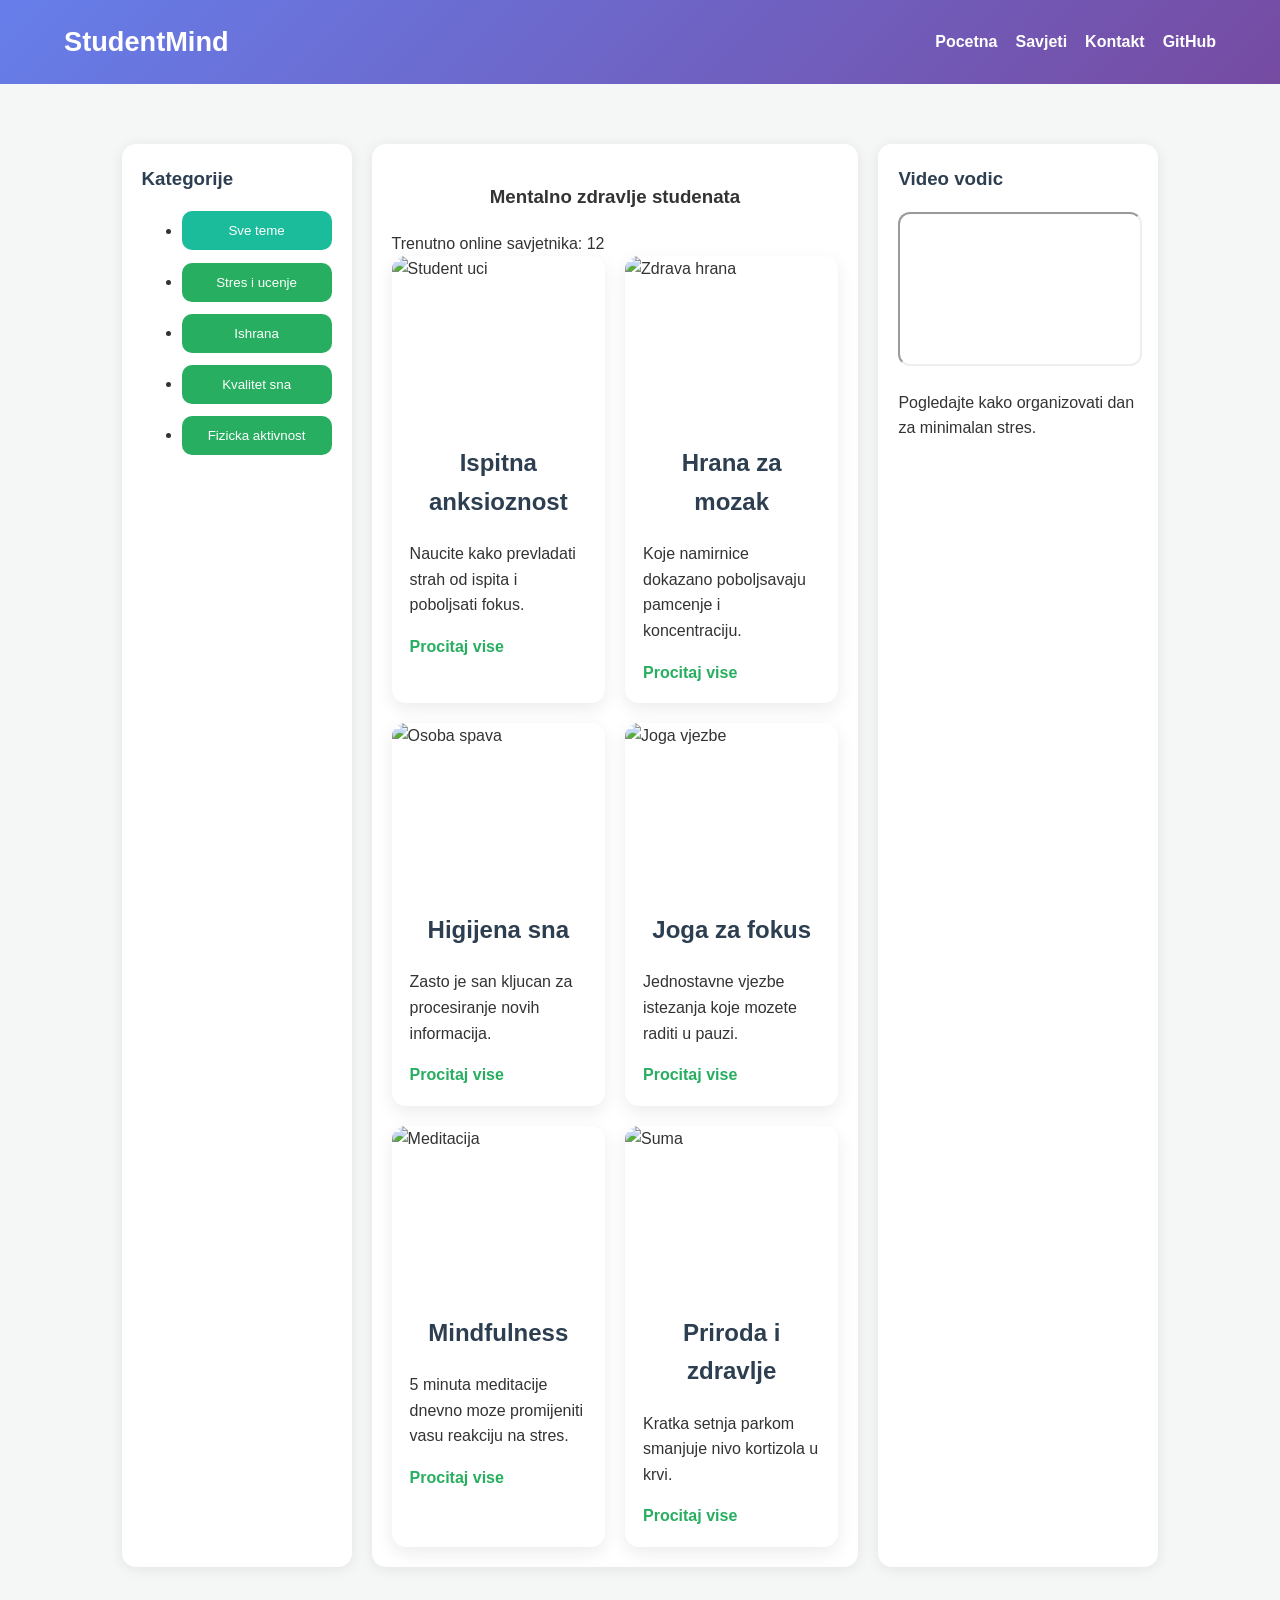
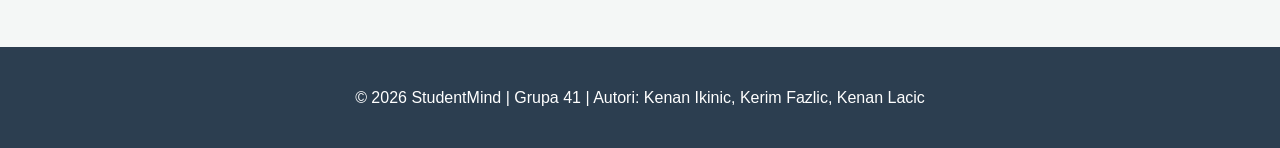
==== index.html @ 2db9aa54 "Dodan poziv funkcije za filtriranje u index.html" ====
﻿<!DOCTYPE html>
<html lang="bs">
<head>
    <meta charset="UTF-8">
    <meta name="viewport" content="width=device-width, initial-scale=1.0">
    <meta name="theme-color" content="#2c3e50">
    <title>StudentMind - Zdravlje i Wellbeing</title>

    <style>
        /* Promjenljive boje i teme; automatski tamni mod preko preferencija preglednika */
        :root {
            --primarna: #2c3e50;
            --akcentna: #27ae60;
            --pozadina: #f4f7f6;
            --tekst: #333;
            --kartica: #fff;
            --gradijent: linear-gradient(135deg, #667eea 0%, #764ba2 100%);
        }

        @media (prefers-color-scheme: dark) {
            :root {
                --pozadina: #121212;
                --tekst: #e0e0e0;
                --kartica: #1e1e1e;
                --primarna: #81c784;
                --akcentna: #67d9a1;
                --gradijent: linear-gradient(135deg, #2c3e50 0%, #3498db 100%);
            }
        }

        body {
            font-family: 'Segoe UI', Tahoma, Geneva, Verdana, sans-serif;
            background: var(--pozadina);
            color: var(--tekst);
            margin: 0;
            transition: background 0.3s ease, color 0.3s ease;
            line-height: 1.6;
        }

        header {
            display: flex;
            justify-content: space-between;
            align-items: center;
            padding: 20px 5%;
            background: var(--gradijent);
            color: white;
            box-shadow: 0 2px 10px rgba(0,0,0,0.15);
            flex-wrap: wrap;
            gap: 15px;
        }

        .logo {
            font-size: 1.7em;
            font-weight: bold;
        }

        .main-nav ul {
            display: flex;
            flex-wrap: wrap;
            gap: 18px;
            list-style: none;
            padding: 0;
            margin: 0;
        }

        .main-nav a {
            color: white;
            text-decoration: none;
            font-weight: bold;
            transition: color 0.2s ease;
        }

        .main-nav a:hover {
            color: #ffd700;
        }

        .page-grid {
            display: grid;
            grid-template-columns: 230px 1fr 280px;
            gap: 20px;
            padding: 20px 5%;
            min-height: calc(100vh - 140px);
        }

        .side-nav,
        .content-area,
        aside {
            background: var(--kartica);
            border-radius: 14px;
            box-shadow: 0 2px 14px rgba(0,0,0,0.08);
            padding: 20px;
        }

        .side-nav h3,
        aside h3,
        .section-block h2 {
            color: var(--primarna);
            margin-top: 0;
        }

        .side-nav button {
            width: 100%;
            padding: 12px;
            margin-bottom: 12px;
            background: var(--akcentna);
            color: white;
            border: none;
            border-radius: 10px;
            cursor: pointer;
            transition: transform 0.2s ease, background 0.2s ease;
        }

        .side-nav button:hover,
        .side-nav button.active {
            background: #1abc9c;
            transform: translateY(-1px);
        }

        .content-area h1,
        .section-block h2 {
            text-align: center;
        }

        .card-grid {
            display: grid;
            grid-template-columns: repeat(2, 1fr);
            gap: 20px;
        }

        .card {
            border-radius: 14px;
            overflow: hidden;
            box-shadow: 0 6px 18px rgba(0,0,0,0.08);
            transition: transform 0.25s ease, box-shadow 0.25s ease;
            cursor: pointer;
            background: var(--kartica);
        }

        .card:hover {
            transform: translateY(-5px);
            box-shadow: 0 10px 26px rgba(0,0,0,0.15);
        }

        .card img,
        .card picture img {
            width: 100%;
            height: 170px;
            object-fit: cover;
            display: block;
        }

        .card-content {
            padding: 18px;
        }

        .card-content h2 {
            margin-top: 0;
            color: var(--primarna);
        }

        .card-content a {
            color: var(--akcentna);
            text-decoration: none;
            font-weight: bold;
        }

        .card-content a:hover {
            text-decoration: underline;
        }

        aside iframe {
            border-radius: 12px;
        }

        .section-block {
            padding: 40px 5%;
            background: var(--pozadina);
        }

        footer {
            text-align: center;
            padding: 22px 5%;
            background: var(--primarna);
            color: white;
            margin-top: 20px;
        }

        @media (max-width: 1100px) {
            .page-grid { grid-template-columns: 1fr; }
            .card-grid { grid-template-columns: 1fr 1fr; }
        }

        @media (max-width: 760px) {
            header { flex-direction: column; align-items: flex-start; }
            .main-nav ul { justify-content: flex-start; }
            .card-grid { grid-template-columns: 1fr; }
            .page-grid { min-height: auto; }
        }
    </style>
</head>
<body>
    <header>
        <div class="logo">StudentMind</div>
        <nav class="main-nav">
            <ul>
                <li><a href="index.html">Pocetna</a></li>
                <li><a href="sadrzaj.html">Savjeti</a></li>
                <li><a href="kontakt.html">Kontakt</a></li>
                <li><a href="https://github.com/kenanikinic-a11y/Grupa41-TPTP-2026" target="_blank">GitHub</a></li>
            </ul>
        </nav>
    </header>

    <!-- GLAVNI SADRZAJ: pocetna sekcija s karticama i filtriranjem -->
    <section id="home" class="section-block">
        <div class="page-grid">
            <nav class="side-nav">
                <h3>Kategorije</h3>
                <ul>
                    <li><button data-category="sve" onclick="filtriraj('sve')">Sve teme</button></li>
                    <li><button data-category="stres" onclick="filtriraj('stres')">Stres i ucenje</button></li>
                    <li><button data-category="ishrana" onclick="filtriraj('ishrana')">Ishrana</button></li>
                    <li><button data-category="san" onclick="filtriraj('san')">Kvalitet sna</button></li>
                    <li><button data-category="vjezbe" onclick="filtriraj('vjezbe')">Fizicka aktivnost</button></li>
                </ul>
            </nav>

            <article class="content-area">
                <h1>Mentalno zdravlje studenata</h1>
                <div id="interaktivna-statistika">
                    Trenutno online savjetnika: <span id="brojac">12</span>
                </div>
                <div class="card-grid" id="kartice-kontejner">
                    <article class="card" data-category="stres">
                        <picture>
                            <source srcset="https://images.unsplash.com/photo-1434030216411-0b793f4b4173?auto=format&fit=crop&w=400" type="image/webp">
                            <img src="https://images.unsplash.com/photo-1434030216411-0b793f4b4173?auto=format&fit=crop&w=400" alt="Student uci">
                        </picture>
                        <div class="card-content">
                            <h2>Ispitna anksioznost</h2>
                            <p>Naucite kako prevladati strah od ispita i poboljsati fokus.</p>
                            <a href="sadrzaj.html">Procitaj vise</a>
                        </div>
                    </article>
                    <article class="card" data-category="ishrana">
                        <img src="https://images.unsplash.com/photo-1490645935967-10de6ba17061?auto=format&fit=crop&w=400" alt="Zdrava hrana">
                        <div class="card-content">
                            <h2>Hrana za mozak</h2>
                            <p>Koje namirnice dokazano poboljsavaju pamcenje i koncentraciju.</p>
                            <a href="sadrzaj.html">Procitaj vise</a>
                        </div>
                    </article>
                    <article class="card" data-category="san">
                        <img src="https://images.unsplash.com/photo-1541781774459-bb2af2f05b55?auto=format&fit=crop&w=400" alt="Osoba spava">
                        <div class="card-content">
                            <h2>Higijena sna</h2>
                            <p>Zasto je san kljucan za procesiranje novih informacija.</p>
                            <a href="sadrzaj.html">Procitaj vise</a>
                        </div>
                    </article>
                    <article class="card" data-category="vjezbe">
                        <img src="https://images.unsplash.com/photo-1544367567-0f2fcb009e0b?auto=format&fit=crop&w=400" alt="Joga vjezbe">
                        <div class="card-content">
                            <h2>Joga za fokus</h2>
                            <p>Jednostavne vjezbe istezanja koje mozete raditi u pauzi.</p>
                            <a href="sadrzaj.html">Procitaj vise</a>
                        </div>
                    </article>
                    <article class="card" data-category="stres">
                        <img src="https://images.unsplash.com/photo-1506126613408-eca07ce68773?auto=format&fit=crop&w=400" alt="Meditacija">
                        <div class="card-content">
                            <h2>Mindfulness</h2>
                            <p>5 minuta meditacije dnevno moze promijeniti vasu reakciju na stres.</p>
                            <a href="sadrzaj.html">Procitaj vise</a>
                        </div>
                    </article>
                    <article class="card" data-category="vjezbe">
                        <img src="https://images.unsplash.com/photo-1441974231531-c6227db76b6e?auto=format&fit=crop&w=400" alt="Suma">
                        <div class="card-content">
                            <h2>Priroda i zdravlje</h2>
                            <p>Kratka setnja parkom smanjuje nivo kortizola u krvi.</p>
                            <a href="sadrzaj.html">Procitaj vise</a>
                        </div>
                    </article>
                </div>
            </article>
            <aside>
                <h3>Video vodic</h3>
                <iframe width="100%" src="https://www.youtube.com/embed/dQw4w9WgXcQ" title="Wellbeing video"></iframe>
                <p>Pogledajte kako organizovati dan za minimalan stres.</p>
            </aside>
        </div>
    </section>

    <footer>
        <p>&copy; 2026 StudentMind | Grupa 41 | Autori: Kenan Ikinic, Kerim Fazlic, Kenan Lacic</p>
    </footer>

    <script src="js/tptpskripte.js"></script>
</body>
</html>
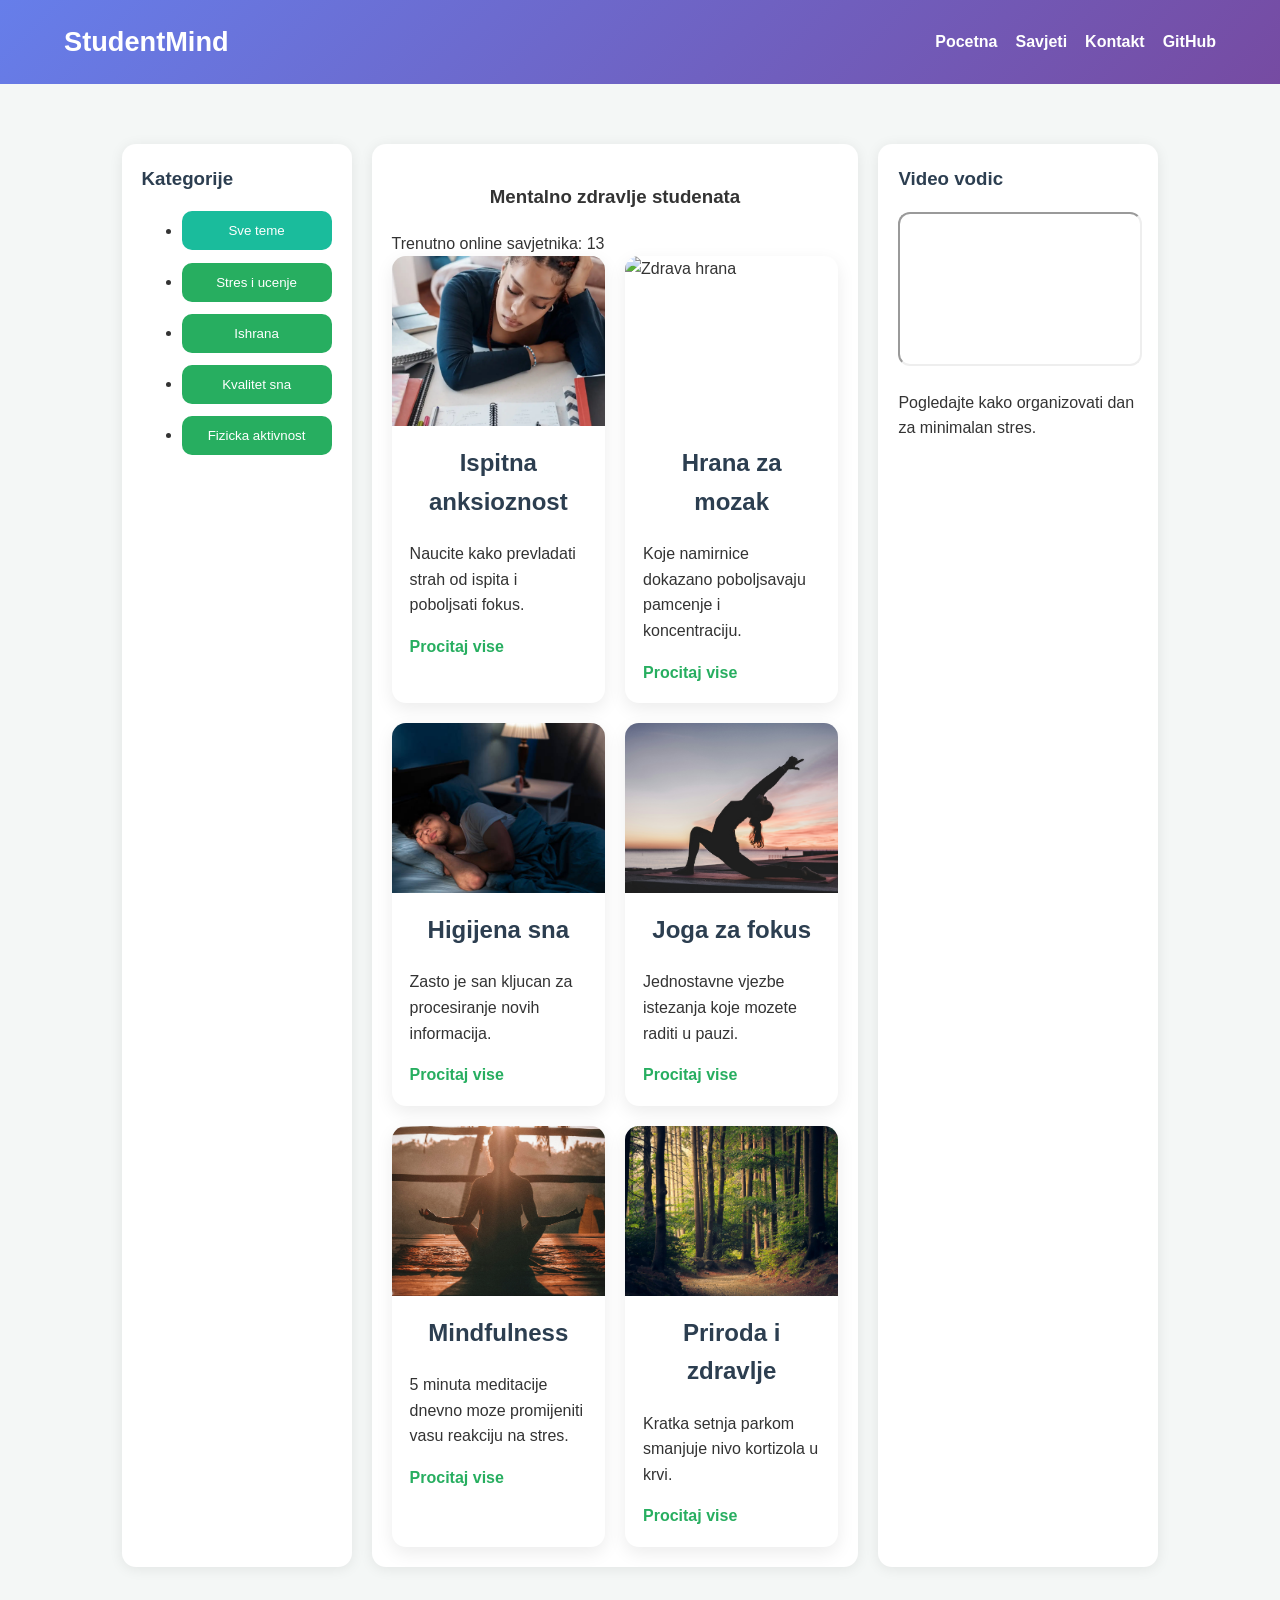
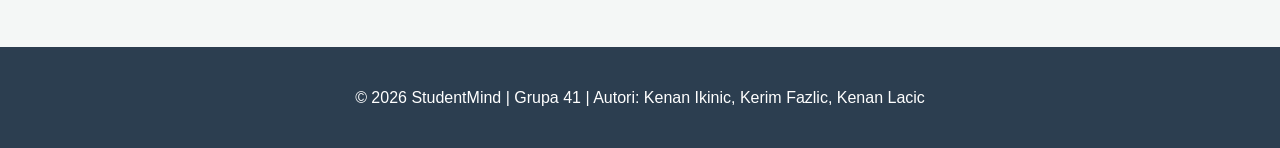
==== commit 2b12df60: "Dodane slike na stranicu update" ====
--- a/index.html
+++ b/index.html
@@ -5,198 +5,7 @@
     <meta name="viewport" content="width=device-width, initial-scale=1.0">
     <meta name="theme-color" content="#2c3e50">
     <title>StudentMind - Zdravlje i Wellbeing</title>
-
-    <style>
-        /* Promjenljive boje i teme; automatski tamni mod preko preferencija preglednika */
-        :root {
-            --primarna: #2c3e50;
-            --akcentna: #27ae60;
-            --pozadina: #f4f7f6;
-            --tekst: #333;
-            --kartica: #fff;
-            --gradijent: linear-gradient(135deg, #667eea 0%, #764ba2 100%);
-        }
-
-        @media (prefers-color-scheme: dark) {
-            :root {
-                --pozadina: #121212;
-                --tekst: #e0e0e0;
-                --kartica: #1e1e1e;
-                --primarna: #81c784;
-                --akcentna: #67d9a1;
-                --gradijent: linear-gradient(135deg, #2c3e50 0%, #3498db 100%);
-            }
-        }
-
-        body {
-            font-family: 'Segoe UI', Tahoma, Geneva, Verdana, sans-serif;
-            background: var(--pozadina);
-            color: var(--tekst);
-            margin: 0;
-            transition: background 0.3s ease, color 0.3s ease;
-            line-height: 1.6;
-        }
-
-        header {
-            display: flex;
-            justify-content: space-between;
-            align-items: center;
-            padding: 20px 5%;
-            background: var(--gradijent);
-            color: white;
-            box-shadow: 0 2px 10px rgba(0,0,0,0.15);
-            flex-wrap: wrap;
-            gap: 15px;
-        }
-
-        .logo {
-            font-size: 1.7em;
-            font-weight: bold;
-        }
-
-        .main-nav ul {
-            display: flex;
-            flex-wrap: wrap;
-            gap: 18px;
-            list-style: none;
-            padding: 0;
-            margin: 0;
-        }
-
-        .main-nav a {
-            color: white;
-            text-decoration: none;
-            font-weight: bold;
-            transition: color 0.2s ease;
-        }
-
-        .main-nav a:hover {
-            color: #ffd700;
-        }
-
-        .page-grid {
-            display: grid;
-            grid-template-columns: 230px 1fr 280px;
-            gap: 20px;
-            padding: 20px 5%;
-            min-height: calc(100vh - 140px);
-        }
-
-        .side-nav,
-        .content-area,
-        aside {
-            background: var(--kartica);
-            border-radius: 14px;
-            box-shadow: 0 2px 14px rgba(0,0,0,0.08);
-            padding: 20px;
-        }
-
-        .side-nav h3,
-        aside h3,
-        .section-block h2 {
-            color: var(--primarna);
-            margin-top: 0;
-        }
-
-        .side-nav button {
-            width: 100%;
-            padding: 12px;
-            margin-bottom: 12px;
-            background: var(--akcentna);
-            color: white;
-            border: none;
-            border-radius: 10px;
-            cursor: pointer;
-            transition: transform 0.2s ease, background 0.2s ease;
-        }
-
-        .side-nav button:hover,
-        .side-nav button.active {
-            background: #1abc9c;
-            transform: translateY(-1px);
-        }
-
-        .content-area h1,
-        .section-block h2 {
-            text-align: center;
-        }
-
-        .card-grid {
-            display: grid;
-            grid-template-columns: repeat(2, 1fr);
-            gap: 20px;
-        }
-
-        .card {
-            border-radius: 14px;
-            overflow: hidden;
-            box-shadow: 0 6px 18px rgba(0,0,0,0.08);
-            transition: transform 0.25s ease, box-shadow 0.25s ease;
-            cursor: pointer;
-            background: var(--kartica);
-        }
-
-        .card:hover {
-            transform: translateY(-5px);
-            box-shadow: 0 10px 26px rgba(0,0,0,0.15);
-        }
-
-        .card img,
-        .card picture img {
-            width: 100%;
-            height: 170px;
-            object-fit: cover;
-            display: block;
-        }
-
-        .card-content {
-            padding: 18px;
-        }
-
-        .card-content h2 {
-            margin-top: 0;
-            color: var(--primarna);
-        }
-
-        .card-content a {
-            color: var(--akcentna);
-            text-decoration: none;
-            font-weight: bold;
-        }
-
-        .card-content a:hover {
-            text-decoration: underline;
-        }
-
-        aside iframe {
-            border-radius: 12px;
-        }
-
-        .section-block {
-            padding: 40px 5%;
-            background: var(--pozadina);
-        }
-
-        footer {
-            text-align: center;
-            padding: 22px 5%;
-            background: var(--primarna);
-            color: white;
-            margin-top: 20px;
-        }
-
-        @media (max-width: 1100px) {
-            .page-grid { grid-template-columns: 1fr; }
-            .card-grid { grid-template-columns: 1fr 1fr; }
-        }
-
-        @media (max-width: 760px) {
-            header { flex-direction: column; align-items: flex-start; }
-            .main-nav ul { justify-content: flex-start; }
-            .card-grid { grid-template-columns: 1fr; }
-            .page-grid { min-height: auto; }
-        }
-    </style>
+    <link rel="stylesheet" href="css/tptpstil.css">
 </head>
 <body>
     <header>
@@ -233,8 +42,8 @@
                 <div class="card-grid" id="kartice-kontejner">
                     <article class="card" data-category="stres">
                         <picture>
-                            <source srcset="https://images.unsplash.com/photo-1434030216411-0b793f4b4173?auto=format&fit=crop&w=400" type="image/webp">
-                            <img src="https://images.unsplash.com/photo-1434030216411-0b793f4b4173?auto=format&fit=crop&w=400" alt="Student uci">
+                            <source srcset="images/ucenje.webp" type="image/webp">
+                            <img src="images/ucenje.jpeg" alt="Student uci">
                         </picture>
                         <div class="card-content">
                             <h2>Ispitna anksioznost</h2>
@@ -243,7 +52,7 @@
                         </div>
                     </article>
                     <article class="card" data-category="ishrana">
-                        <img src="https://images.unsplash.com/photo-1490645935967-10de6ba17061?auto=format&fit=crop&w=400" alt="Zdrava hrana">
+                        <img src="images/hrana.jpeg" alt="Zdrava hrana">
                         <div class="card-content">
                             <h2>Hrana za mozak</h2>
                             <p>Koje namirnice dokazano poboljsavaju pamcenje i koncentraciju.</p>
@@ -251,7 +60,7 @@
                         </div>
                     </article>
                     <article class="card" data-category="san">
-                        <img src="https://images.unsplash.com/photo-1541781774459-bb2af2f05b55?auto=format&fit=crop&w=400" alt="Osoba spava">
+                        <img src="images/spavanje.jpg" alt="Osoba spava">
                         <div class="card-content">
                             <h2>Higijena sna</h2>
                             <p>Zasto je san kljucan za procesiranje novih informacija.</p>
@@ -259,7 +68,7 @@
                         </div>
                     </article>
                     <article class="card" data-category="vjezbe">
-                        <img src="https://images.unsplash.com/photo-1544367567-0f2fcb009e0b?auto=format&fit=crop&w=400" alt="Joga vjezbe">
+                        <img src="images/joga.jpeg" alt="Joga vjezbe">
                         <div class="card-content">
                             <h2>Joga za fokus</h2>
                             <p>Jednostavne vjezbe istezanja koje mozete raditi u pauzi.</p>
@@ -267,7 +76,7 @@
                         </div>
                     </article>
                     <article class="card" data-category="stres">
-                        <img src="https://images.unsplash.com/photo-1506126613408-eca07ce68773?auto=format&fit=crop&w=400" alt="Meditacija">
+                        <img src="images/meditacija.jpeg" alt="Meditacija">
                         <div class="card-content">
                             <h2>Mindfulness</h2>
                             <p>5 minuta meditacije dnevno moze promijeniti vasu reakciju na stres.</p>
@@ -275,7 +84,7 @@
                         </div>
                     </article>
                     <article class="card" data-category="vjezbe">
-                        <img src="https://images.unsplash.com/photo-1441974231531-c6227db76b6e?auto=format&fit=crop&w=400" alt="Suma">
+                        <img src="images/suma.jpeg" alt="Suma">
                         <div class="card-content">
                             <h2>Priroda i zdravlje</h2>
                             <p>Kratka setnja parkom smanjuje nivo kortizola u krvi.</p>
--- a/css/tptpstil.css
+++ b/css/tptpstil.css
@@ -0,0 +1,284 @@
+/* Promjenljive boje i teme; automatski tamni mod preko preferencija preglednika */
+:root {
+    --primarna: #2c3e50;
+    --akcentna: #27ae60;
+    --pozadina: #f4f7f6;
+    --tekst: #333;
+    --kartica: #fff;
+    --gradijent: linear-gradient(135deg, #667eea 0%, #764ba2 100%);
+}
+
+@media (prefers-color-scheme: dark) {
+    :root {
+        --pozadina: #121212;
+        --tekst: #e0e0e0;
+        --kartica: #1e1e1e;
+        --primarna: #81c784;
+        --akcentna: #67d9a1;
+        --gradijent: linear-gradient(135deg, #2c3e50 0%, #3498db 100%);
+    }
+}
+
+/* ===== Zajednicki stilovi ===== */
+
+body {
+    font-family: 'Segoe UI', Tahoma, Geneva, Verdana, sans-serif;
+    background: var(--pozadina);
+    color: var(--tekst);
+    margin: 0;
+    transition: background 0.3s ease, color 0.3s ease;
+    line-height: 1.6;
+}
+
+header {
+    display: flex;
+    justify-content: space-between;
+    align-items: center;
+    padding: 20px 5%;
+    background: var(--gradijent);
+    color: white;
+    box-shadow: 0 2px 10px rgba(0,0,0,0.15);
+    flex-wrap: wrap;
+    gap: 15px;
+}
+
+.logo {
+    font-size: 1.7em;
+    font-weight: bold;
+}
+
+.main-nav ul {
+    display: flex;
+    flex-wrap: wrap;
+    gap: 18px;
+    list-style: none;
+    padding: 0;
+    margin: 0;
+}
+
+.main-nav a {
+    color: white;
+    text-decoration: none;
+    font-weight: bold;
+    transition: color 0.2s ease;
+}
+
+.main-nav a:hover {
+    color: #ffd700;
+}
+
+.section-block {
+    padding: 40px 5%;
+    background: var(--pozadina);
+}
+
+.section-block h2 {
+    color: var(--primarna);
+    margin-top: 0;
+    text-align: center;
+}
+
+footer {
+    text-align: center;
+    padding: 22px 5%;
+    background: var(--primarna);
+    color: white;
+    margin-top: 20px;
+}
+
+/* ===== index.html ===== */
+
+.page-grid {
+    display: grid;
+    grid-template-columns: 230px 1fr 280px;
+    gap: 20px;
+    padding: 20px 5%;
+    min-height: calc(100vh - 140px);
+}
+
+.side-nav,
+.content-area,
+aside {
+    background: var(--kartica);
+    border-radius: 14px;
+    box-shadow: 0 2px 14px rgba(0,0,0,0.08);
+    padding: 20px;
+}
+
+.side-nav h3,
+aside h3 {
+    color: var(--primarna);
+    margin-top: 0;
+}
+
+.side-nav button {
+    width: 100%;
+    padding: 12px;
+    margin-bottom: 12px;
+    background: var(--akcentna);
+    color: white;
+    border: none;
+    border-radius: 10px;
+    cursor: pointer;
+    transition: transform 0.2s ease, background 0.2s ease;
+}
+
+.side-nav button:hover,
+.side-nav button.active {
+    background: #1abc9c;
+    transform: translateY(-1px);
+}
+
+.content-area h1 {
+    text-align: center;
+}
+
+.card-grid {
+    display: grid;
+    grid-template-columns: repeat(2, 1fr);
+    gap: 20px;
+}
+
+.card {
+    border-radius: 14px;
+    overflow: hidden;
+    box-shadow: 0 6px 18px rgba(0,0,0,0.08);
+    transition: transform 0.25s ease, box-shadow 0.25s ease;
+    cursor: pointer;
+    background: var(--kartica);
+}
+
+.card:hover {
+    transform: translateY(-5px);
+    box-shadow: 0 10px 26px rgba(0,0,0,0.15);
+}
+
+.card img,
+.card picture img {
+    width: 100%;
+    height: 170px;
+    object-fit: cover;
+    display: block;
+}
+
+.card-content {
+    padding: 18px;
+}
+
+.card-content h2 {
+    margin-top: 0;
+    color: var(--primarna);
+}
+
+.card-content a {
+    color: var(--akcentna);
+    text-decoration: none;
+    font-weight: bold;
+}
+
+.card-content a:hover {
+    text-decoration: underline;
+}
+
+aside iframe {
+    border-radius: 12px;
+}
+
+/* ===== kontakt.html ===== */
+
+.contact-block {
+    max-width: 650px;
+    margin: 0 auto;
+    background: var(--kartica);
+    border-radius: 16px;
+    box-shadow: 0 8px 24px rgba(0,0,0,0.08);
+    padding: 30px;
+}
+
+.form-group {
+    margin-bottom: 18px;
+}
+
+.form-group label {
+    display: block;
+    margin-bottom: 8px;
+    font-weight: bold;
+    color: var(--tekst);
+}
+
+input, select, textarea {
+    width: 100%;
+    padding: 14px;
+    box-sizing: border-box;
+    border: 2px solid #ddd;
+    border-radius: 10px;
+    font-size: 15px;
+    transition: border-color 0.2s ease, box-shadow 0.2s ease;
+    background: var(--pozadina);
+    color: var(--tekst);
+}
+
+input:focus, select:focus, textarea:focus {
+    border-color: var(--akcentna);
+    outline: none;
+    box-shadow: 0 0 12px rgba(39,174,96,0.15);
+}
+
+textarea { resize: vertical; min-height: 120px; }
+
+button[type="submit"], button[type="button"] {
+    padding: 14px 22px;
+    border: none;
+    border-radius: 10px;
+    font-size: 16px;
+    cursor: pointer;
+    transition: transform 0.2s ease, opacity 0.2s ease;
+}
+
+button[type="submit"] {
+    background: var(--akcentna);
+    color: white;
+}
+
+button[type="submit"]:hover,
+button[type="button"]:hover {
+    transform: translateY(-1px);
+}
+
+button[type="button"] {
+    background: #95a5a6;
+    color: white;
+}
+
+.error-msg {
+    color: #e74c3c;
+    font-size: 0.95rem;
+    margin-top: 5px;
+    display: block;
+}
+
+.input-error { border-color: #e74c3c; }
+
+.success-hidden {
+    display: none;
+    background: linear-gradient(135deg, #d4edda 0%, #c3e6cb 100%);
+    color: #155724;
+    padding: 16px;
+    border-radius: 12px;
+    margin-top: 22px;
+    border: 1px solid #c3e6cb;
+}
+
+/* ===== Responzivnost ===== */
+
+@media (max-width: 1100px) {
+    .page-grid { grid-template-columns: 1fr; }
+    .card-grid { grid-template-columns: 1fr 1fr; }
+}
+
+@media (max-width: 760px) {
+    header { flex-direction: column; align-items: flex-start; }
+    .main-nav ul { justify-content: flex-start; }
+    .card-grid { grid-template-columns: 1fr; }
+    .page-grid { min-height: auto; }
+}
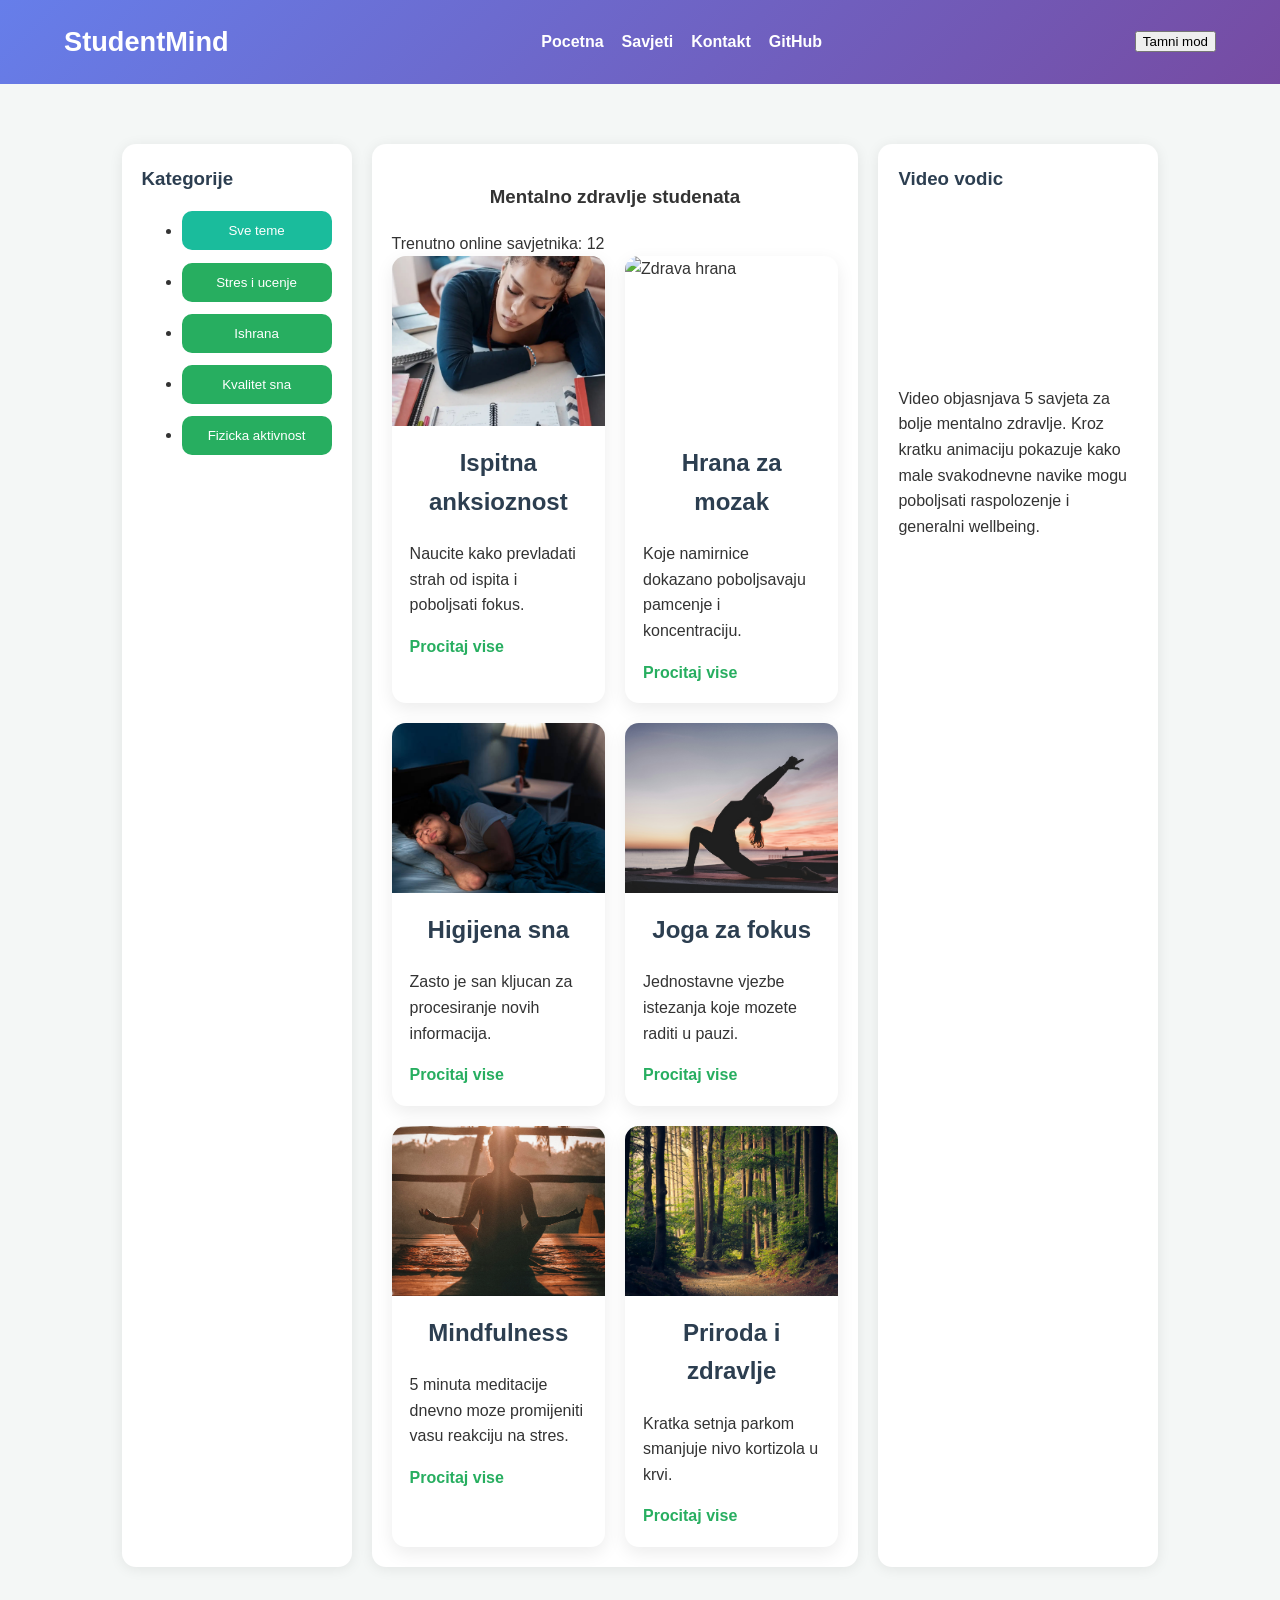
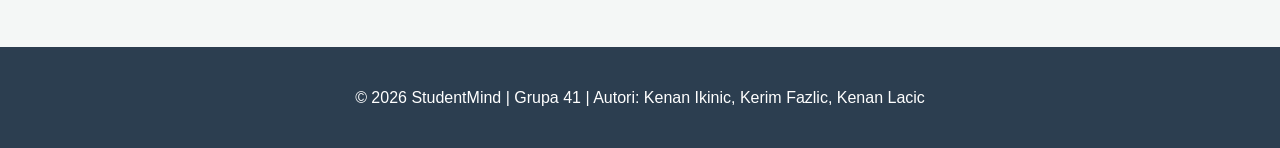
==== commit ac3fdb28: "Dodan theme toggle button na sve stranice i uredjen video na glavnoj stranici" ====
--- a/index.html
+++ b/index.html
@@ -18,6 +18,7 @@
                 <li><a href="https://github.com/kenanikinic-a11y/Grupa41-TPTP-2026" target="_blank">GitHub</a></li>
             </ul>
         </nav>
+        <button id="temaToggle">Tamni mod</button>
     </header>
 
     <!-- GLAVNI SADRZAJ: pocetna sekcija s karticama i filtriranjem -->
@@ -95,8 +96,8 @@
             </article>
             <aside>
                 <h3>Video vodic</h3>
-                <iframe width="100%" src="https://www.youtube.com/embed/dQw4w9WgXcQ" title="Wellbeing video"></iframe>
-                <p>Pogledajte kako organizovati dan za minimalan stres.</p>
+				<iframe width="100%" src="https://www.youtube.com/embed/yF7Ou43Vj6c?si=IRUNWMKmmalUnzP2" title="Wellbeing video" frameborder="0" allow="accelerometer; autoplay; clipboard-write; encrypted-media; gyroscope; picture-in-picture; web-share" referrerpolicy="strict-origin-when-cross-origin" allowfullscreen></iframe>
+                <p>Video objasnjava 5 savjeta za bolje mentalno zdravlje. Kroz kratku animaciju pokazuje kako male svakodnevne navike mogu poboljsati raspolozenje i generalni wellbeing.</p>
             </aside>
         </div>
     </section>
--- a/css/tptpstil.css
+++ b/css/tptpstil.css
@@ -79,6 +79,10 @@
 }
 
 footer {
+    display: flex;
+    flex-direction: column;
+    align-items: center;
+    gap: 4px;
     text-align: center;
     padding: 22px 5%;
     background: var(--primarna);
@@ -269,11 +273,251 @@
     border: 1px solid #c3e6cb;
 }
 
+/* ===== sadrzaj.html ===== */
+
+.bookmark-nav {
+    background: var(--kartica);
+    border-bottom: 2px solid var(--akcentna);
+    padding: 10px 5%;
+    position: sticky;
+    top: 0;
+    z-index: 100;
+    box-shadow: 0 2px 8px rgba(0,0,0,0.08);
+}
+
+.bookmark-nav ul {
+    display: flex;
+    flex-wrap: wrap;
+    gap: 8px;
+    list-style: none;
+    padding: 0;
+    margin: 0;
+}
+
+.bookmark-nav a {
+    color: var(--primarna);
+    text-decoration: none;
+    font-size: 0.9rem;
+    font-weight: bold;
+    padding: 6px 14px;
+    border-radius: 20px;
+    border: 2px solid var(--akcentna);
+    transition: background 0.2s ease, color 0.2s ease;
+    display: inline-block;
+}
+
+.bookmark-nav a:hover {
+    background: var(--akcentna);
+    color: #fff;
+}
+
+.article-block {
+    background: var(--kartica);
+    border-radius: 14px;
+    padding: 28px;
+    box-shadow: 0 2px 14px rgba(0,0,0,0.07);
+}
+
+.article-block h3 {
+    color: var(--primarna);
+    margin-top: 0;
+}
+
+.article-block h4 {
+    color: var(--akcentna);
+}
+
+.nested-list {
+    padding-left: 0;
+    list-style: none;
+}
+
+.nested-list li {
+    position: relative;
+    padding-left: 1.4em;
+    margin-bottom: 6px;
+    line-height: 1.6;
+}
+
+.nested-list li::before {
+    content: ">";
+    color: var(--akcentna);
+    position: absolute;
+    left: 0;
+    font-size: 0.85rem;
+    top: 2px;
+}
+
+.nested-list ul {
+    list-style: none;
+    padding-left: 1.2em;
+    margin-top: 4px;
+}
+
+.nested-list ul li::before {
+    content: "*";
+    color: var(--akcentna);
+    position: absolute;
+    left: 0;
+}
+
+.nested-list ul ul li::before {
+    content: "-";
+    color: var(--akcentna);
+}
+
+@keyframes fadeInUp {
+    from { opacity: 0; transform: translateY(20px); }
+    to   { opacity: 1; transform: translateY(0); }
+}
+
+.fade-in-section {
+    animation: fadeInUp 1s ease both;
+}
+
+.galerija-grid {
+    display: grid;
+    grid-template-columns: repeat(4, 1fr);
+    gap: 16px;
+}
+
+.galerija-item {
+    margin: 0;
+    border-radius: 12px;
+    overflow: hidden;
+    background: var(--kartica);
+    box-shadow: 0 4px 14px rgba(0,0,0,0.09);
+    transition: transform 0.25s ease, box-shadow 0.25s ease;
+    cursor: pointer;
+}
+
+.galerija-item:hover {
+    transform: translateY(-5px);
+    box-shadow: 0 10px 26px rgba(0,0,0,0.15);
+}
+
+.galerija-item img,
+.galerija-item picture img {
+    width: 100%;
+    height: 220px;
+    object-fit: cover;
+    display: block;
+}
+
+.table-wrapper {
+    overflow-x: auto;
+}
+
+.raspored-tabela {
+    width: 100%;
+    border-collapse: collapse;
+    background: var(--kartica);
+    border-radius: 14px;
+    overflow: hidden;
+    box-shadow: 0 2px 14px rgba(0,0,0,0.07);
+    font-size: 0.92rem;
+}
+
+.raspored-tabela caption {
+    caption-side: top;
+    padding: 12px;
+    color: var(--tekst);
+    font-style: italic;
+    font-size: 0.88rem;
+    text-align: left;
+}
+
+.raspored-tabela th,
+.raspored-tabela td {
+    padding: 12px 14px;
+    text-align: left;
+    border-bottom: 1px solid rgba(0,0,0,0.07);
+    vertical-align: top;
+}
+
+.raspored-tabela th {
+    background: var(--primarna);
+    color: #fff;
+    font-size: 0.9rem;
+}
+
+.raspored-tabela tbody th {
+    font-weight: bold;
+    background: none;
+    color: var(--primarna);
+}
+
+.raspored-tabela tbody tr:nth-child(even) {
+    background: rgba(0,0,0,0.03);
+}
+
+.raspored-tabela tbody tr:hover {
+    background: rgba(39,174,96,0.08);
+}
+
+.tekst-centar { text-align: center; }
+
+.imagemap-container {
+    position: relative;
+    display: block;
+    width: fit-content;
+    max-width: 100%;
+    margin: 0 auto;
+    border-radius: 14px;
+    overflow: hidden;
+    box-shadow: 0 4px 18px rgba(0,0,0,0.12);
+}
+
+.imagemap-slika {
+    display: block;
+    max-width: 100%;
+    height: auto;
+}
+
+.imagemap-overlay {
+    position: absolute;
+    inset: 0;
+    pointer-events: none;
+}
+
+.mapa-label {
+    position: absolute;
+    background: rgba(0,0,0,0.55);
+    color: #fff;
+    padding: 4px 10px;
+    border-radius: 6px;
+    font-size: 0.8rem;
+    font-weight: bold;
+    transform: translateY(-50%);
+    white-space: nowrap;
+}
+
+.mapa-label-savjeti  { top: 50%;  left: 5%; }
+.mapa-label-galerija { top: 10%;  left: 42%; }
+.mapa-label-raspored { top: 10%;  right: 3%; }
+
+.na-vrh-link {
+    display: inline-block;
+    margin-top: 10px;
+    color: rgba(255,255,255,0.85);
+    text-decoration: none;
+    font-size: 1rem;
+    transition: color 0.2s ease;
+}
+
+.na-vrh-link:hover { color: #ffd700; }
+
 /* ===== Responzivnost ===== */
 
 @media (max-width: 1100px) {
     .page-grid { grid-template-columns: 1fr; }
     .card-grid { grid-template-columns: 1fr 1fr; }
+    .galerija-grid { grid-template-columns: repeat(3, 1fr); }
+}
+
+@media (max-width: 900px) {
+    .galerija-grid { grid-template-columns: repeat(2, 1fr); }
+    .page-grid { grid-template-columns: 1fr; }
 }
 
 @media (max-width: 760px) {
@@ -281,4 +525,12 @@
     .main-nav ul { justify-content: flex-start; }
     .card-grid { grid-template-columns: 1fr; }
     .page-grid { min-height: auto; }
-}
+    .galerija-grid { grid-template-columns: 1fr 1fr; }
+    .bookmark-nav ul { gap: 6px; }
+    .bookmark-nav a { font-size: 0.8rem; padding: 5px 10px; }
+    .raspored-tabela { font-size: 0.8rem; }
+    .raspored-tabela th,
+    .raspored-tabela td { padding: 8px 10px; }
+    .imagemap-container { max-width: 100%; }
+    .imagemap-slika { width: 100%; height: auto; }
+}
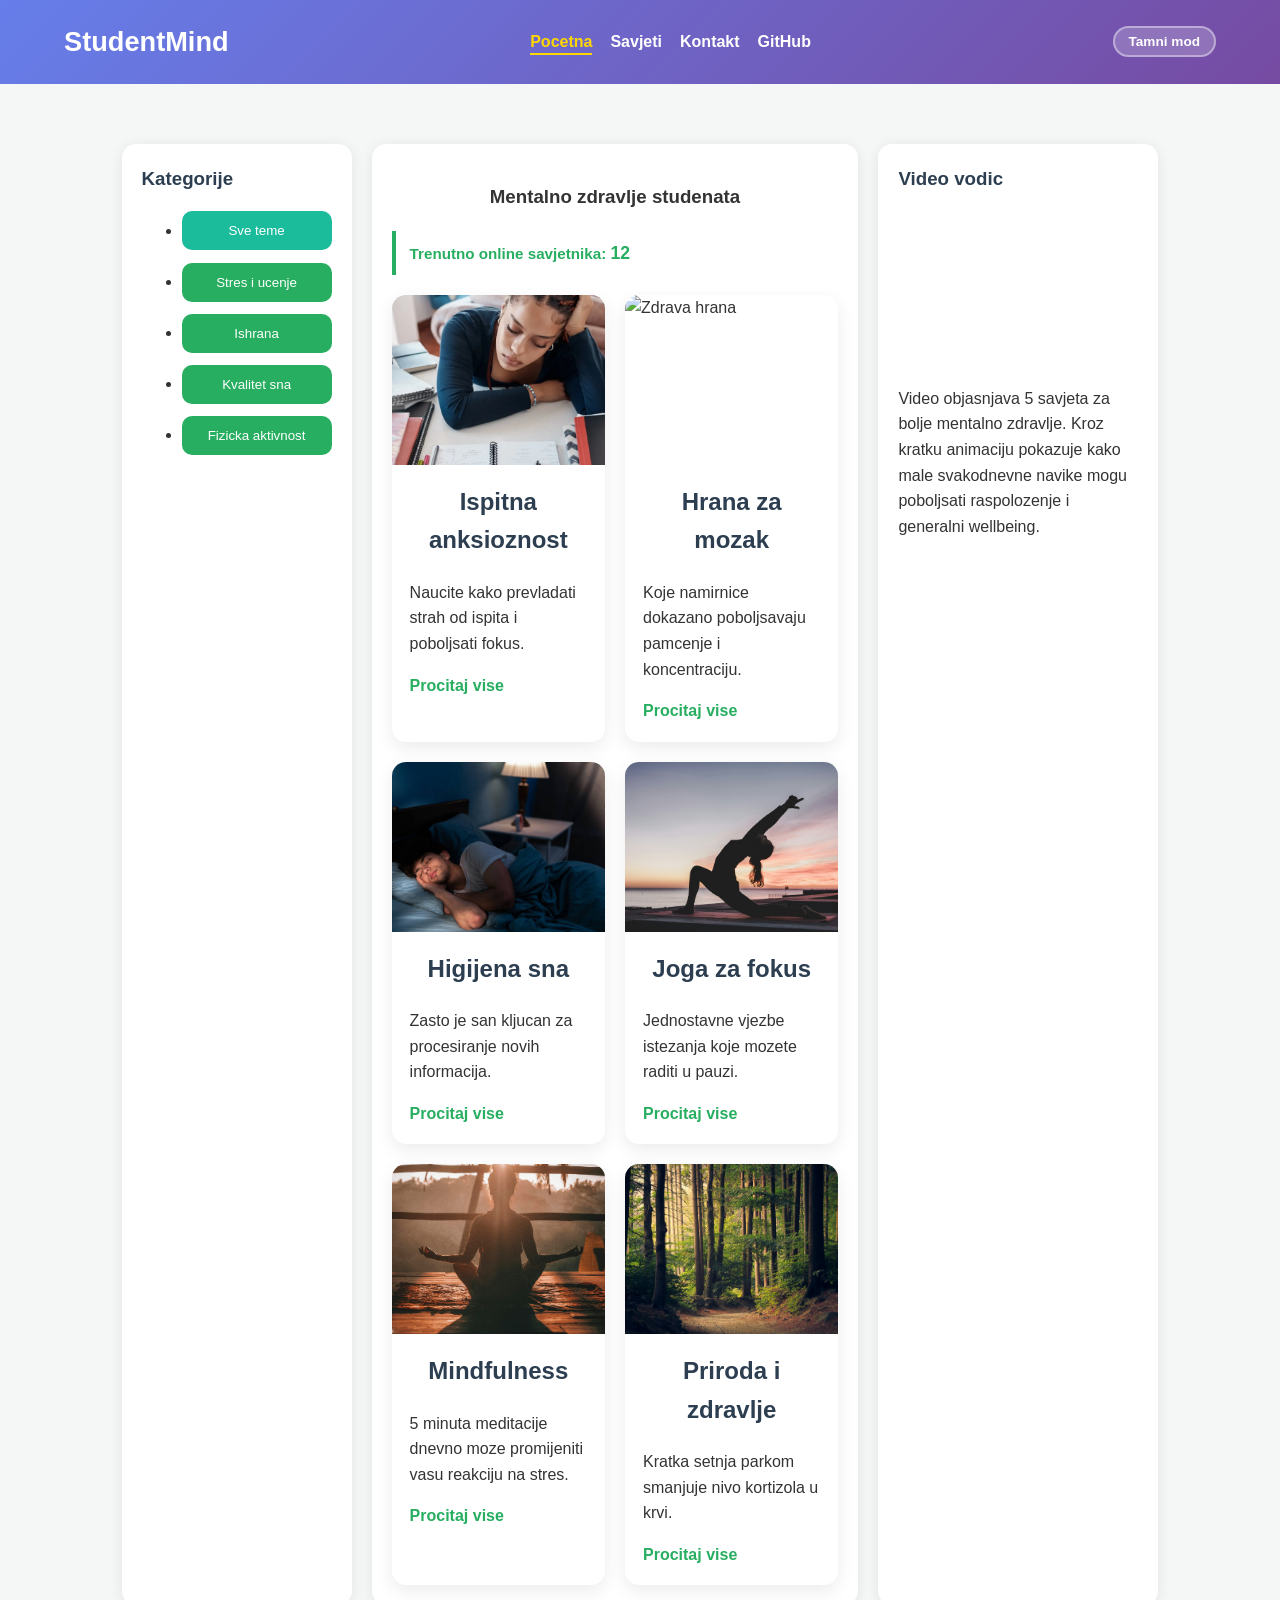
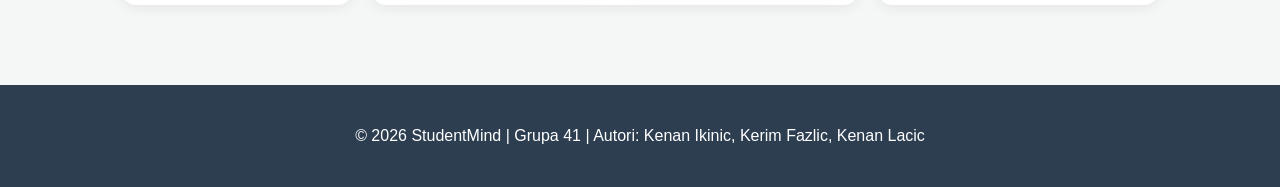
==== commit fb39615b: "Dodan stil za svijetli/tamni mod, tema toggle button i interaktivnu statistiku" ====
--- a/index.html
+++ b/index.html
@@ -12,13 +12,13 @@
         <div class="logo">StudentMind</div>
         <nav class="main-nav">
             <ul>
-                <li><a href="index.html">Pocetna</a></li>
+                <li><a href="index.html" class="nav-aktivna">Pocetna</a></li>
                 <li><a href="sadrzaj.html">Savjeti</a></li>
                 <li><a href="kontakt.html">Kontakt</a></li>
                 <li><a href="https://github.com/kenanikinic-a11y/Grupa41-TPTP-2026" target="_blank">GitHub</a></li>
             </ul>
         </nav>
-        <button id="temaToggle">Tamni mod</button>
+        <button id="temaToggle" class="tema-toggle">Tamni mod</button>
     </header>
 
     <!-- GLAVNI SADRZAJ: pocetna sekcija s karticama i filtriranjem -->
--- a/css/tptpstil.css
+++ b/css/tptpstil.css
@@ -1,4 +1,4 @@
-/* Promjenljive boje i teme; automatski tamni mod preko preferencija preglednika */
+/* ===== Promjenljive boje i teme; automatski tamni mod preko preferencija preglednika ===== */
 :root {
     --primarna: #2c3e50;
     --akcentna: #27ae60;
@@ -19,6 +19,46 @@
     }
 }
 
+/* ===== Tamni/Svjetli mod toggle ===== */
+
+body[data-theme="dark"] {
+    --pozadina: #121212;
+    --tekst: #e0e0e0;
+    --kartica: #1e1e1e;
+    --primarna: #81c784;
+    --akcentna: #67d9a1;
+    --gradijent: linear-gradient(135deg, #2c3e50 0%, #3498db 100%);
+}
+
+body[data-theme="light"] {
+    --primarna: #2c3e50;
+    --akcentna: #27ae60;
+    --pozadina: #f4f7f6;
+    --tekst: #333;
+    --kartica: #fff;
+    --gradijent: linear-gradient(135deg, #667eea 0%, #764ba2 100%);
+}
+
+.tema-toggle {
+    background: rgba(255, 255, 255, 0.2);
+    border: 2px solid rgba(255, 255, 255, 0.4);
+    border-radius: 20px;
+    padding: 6px 14px;
+    cursor: pointer;
+    font-size: 0.85rem;
+    font-weight: 600;
+    color: white;
+    transition: transform 0.2s ease;
+    flex-shrink: 0;
+}
+
+.tema-toggle:hover {
+    background: var(--akcentna);
+    border-color: var(--akcentna);
+    color: white;
+    transform: scale(1.05);
+}
+
 /* ===== Zajednicki stilovi ===== */
 
 body {
@@ -90,7 +130,27 @@
     margin-top: 20px;
 }
 
+.nav-aktivna {
+    color: #ffd700 !important;
+    border-bottom: 2px solid #ffd700;
+    padding-bottom: 3px;
+}
+
 /* ===== index.html ===== */
+
+#interaktivna-statistika {
+    border-left: 4px solid var(--akcentna);
+    padding: 8px 14px;
+    margin-bottom: 20px;
+    color: var(--akcentna);
+    font-weight: 600;
+    font-size: 0.95rem;
+}
+
+#interaktivna-statistika #brojac {
+    font-size: 1.1rem;
+    font-weight: 700;
+}
 
 .page-grid {
     display: grid;
@@ -448,11 +508,25 @@
 }
 
 .raspored-tabela tbody tr:nth-child(even) {
-    background: rgba(0,0,0,0.03);
+    background: rgba(0,0,0,0.08);
+}
+
+body[data-theme="dark"] .raspored-tabela tbody tr:nth-child(even) {
+    background: rgba(255,255,255,0.04);
+}
+
+@media (prefers-color-scheme: dark) {
+    .raspored-tabela tbody tr:nth-child(even) {
+        background: rgba(255,255,255,0.04);
+    }
+
+    body[data-theme="light"] .raspored-tabela tbody tr:nth-child(even) {
+        background: rgba(0,0,0,0.08);
+    }
 }
 
 .raspored-tabela tbody tr:hover {
-    background: rgba(39,174,96,0.08);
+    background: rgba(39,174,96,0.2) !important;
 }
 
 .tekst-centar { text-align: center; }
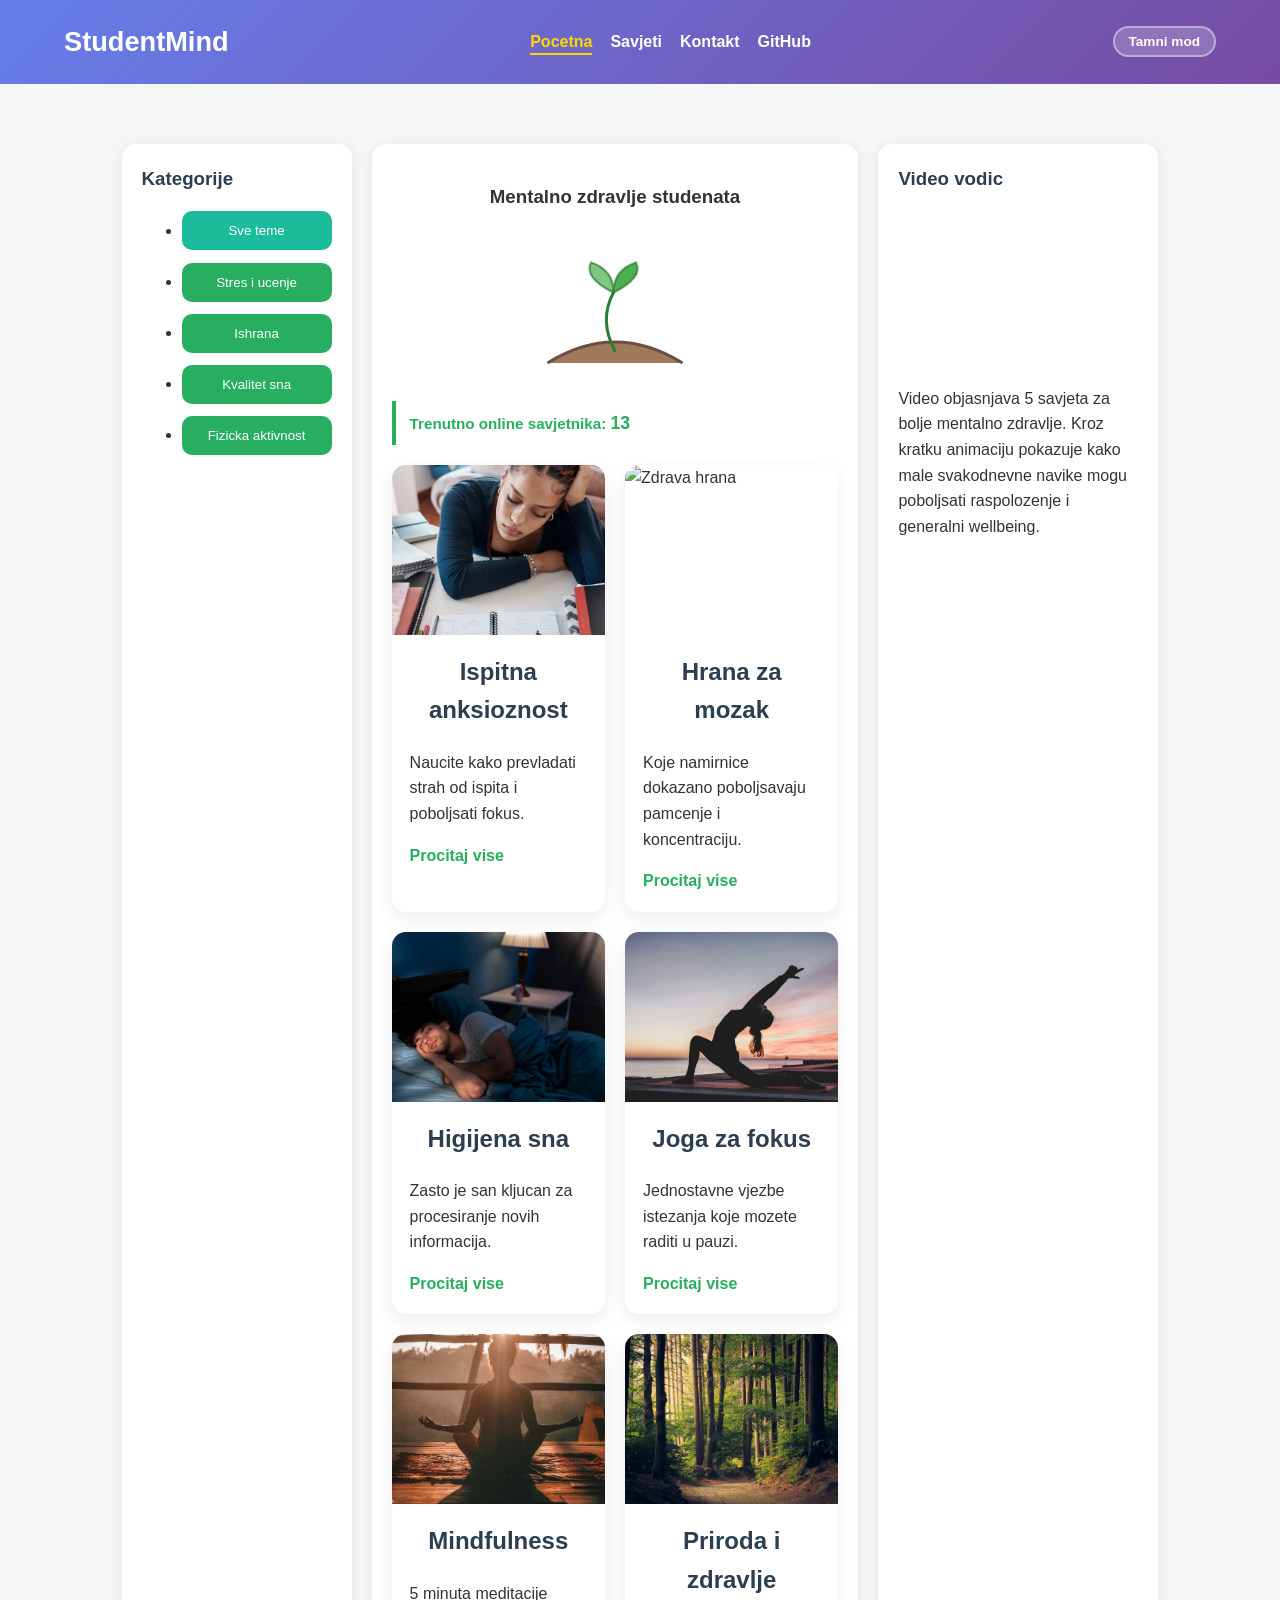
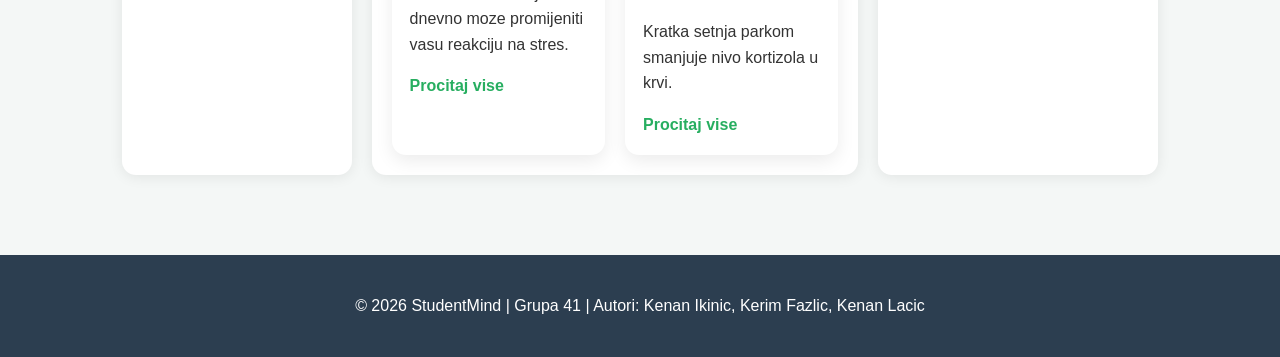
==== commit f5ad1005: "Dodan animirani svg" ====
--- a/index.html
+++ b/index.html
@@ -37,6 +37,14 @@
 
             <article class="content-area">
                 <h1>Mentalno zdravlje studenata</h1>
+                <div class="svg-animation">
+                    <svg xmlns="http://www.w3.org/2000/svg" viewBox="0 0 100 100" >
+                        <path class="ground" d="M 5 88 Q 50 60 95 88"/>
+                        <path class="stem" d="M 50 80 C 43 67 42 54 49 41"/>
+                        <path class="leaf left-leaf" d="M 49 41 Q 29 31 34 21 Q 49 26 49 41"/>
+                        <path class="leaf right-leaf" d="M 49 41 Q 69 31 64 21 Q 49 26 49 41"/>
+                    </svg>
+                </div>
                 <div id="interaktivna-statistika">
                     Trenutno online savjetnika: <span id="brojac">12</span>
                 </div>
--- a/css/tptpstil.css
+++ b/css/tptpstil.css
@@ -137,6 +137,61 @@
 }
 
 /* ===== index.html ===== */
+.svg-animation {
+    max-width: 150px;
+    margin: 0 auto 20px;
+}
+
+.svg-animation svg {
+    width: 100%;
+    height: auto;
+    display: block;
+}
+
+.ground {
+    fill: #A0785A;
+    stroke: #6D4C41;
+    stroke-width: 2;
+}
+
+.stem {
+    fill: none;
+    stroke: #2E7D32;
+    stroke-width: 2;
+    stroke-linecap: round;
+    stroke-dasharray: 50;
+    stroke-dashoffset: 50;
+    animation: growStem 2s ease-out forwards;
+}
+
+.leaf {
+    stroke: #2E7D32;
+    stroke-width: 1;
+    transform: scale(0);
+    transform-box: fill-box;
+    animation: growLeaf 1s ease-out forwards;
+}
+
+.left-leaf {
+    fill: #81C784;
+    transform-origin: 100% 100%;
+    animation-delay: 2s;
+}
+
+.right-leaf {
+    fill: #4CAF50;
+    transform-origin: 0% 100%;
+    animation-delay: 2.5s;
+}
+
+@keyframes growStem {
+    to { stroke-dashoffset: 0; }
+}
+
+@keyframes growLeaf {
+    to { transform: scale(1); }
+}
+
 
 #interaktivna-statistika {
     border-left: 4px solid var(--akcentna);
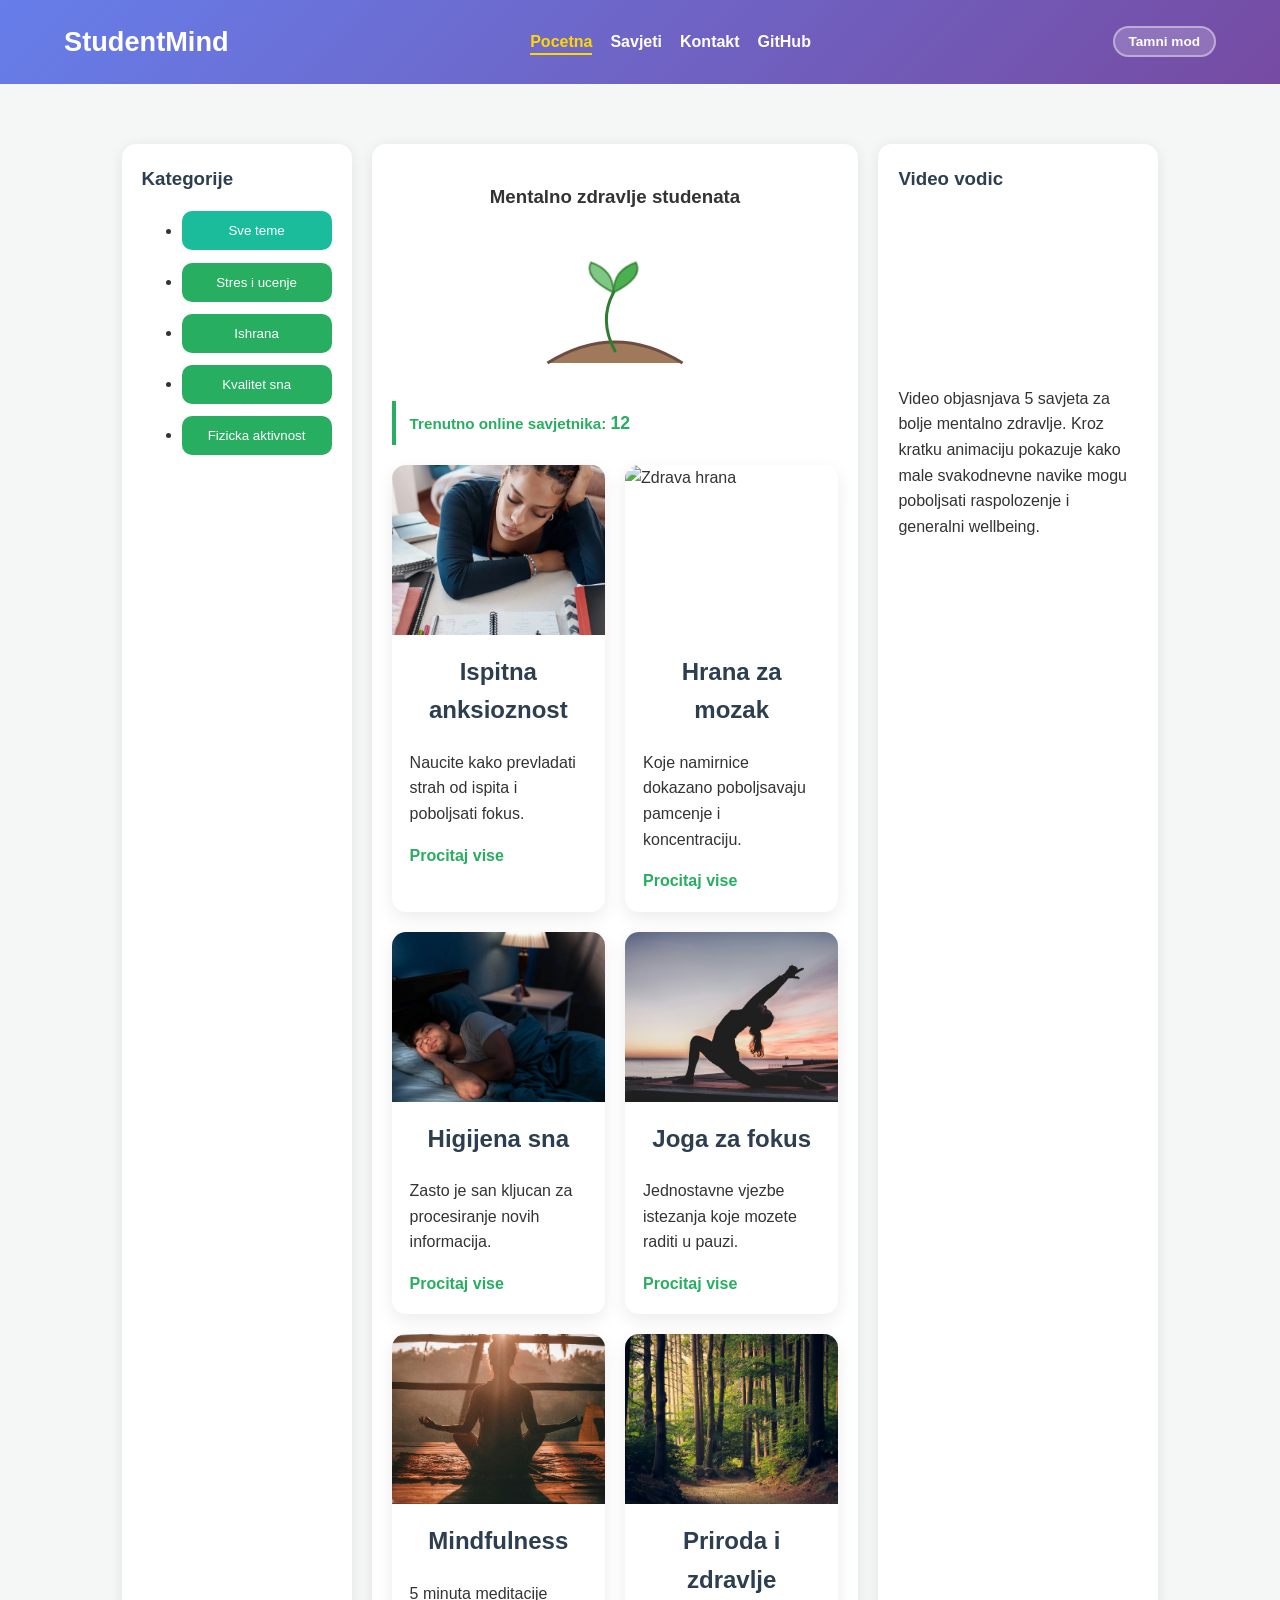
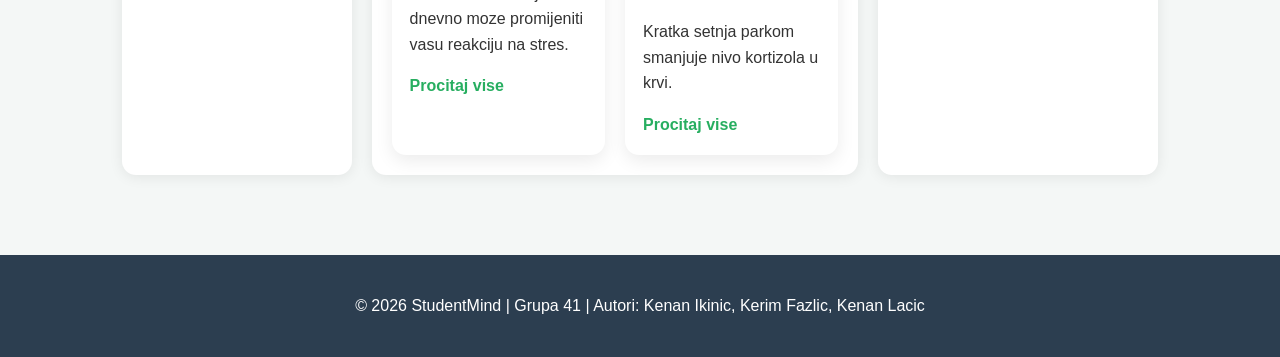
==== commit b037a3fa: "Dodan manifest.jason i service_worker.js za PWA" ====
--- a/index.html
+++ b/index.html
@@ -6,6 +6,7 @@
     <meta name="theme-color" content="#2c3e50">
     <title>StudentMind - Zdravlje i Wellbeing</title>
     <link rel="stylesheet" href="css/tptpstil.css">
+    <link rel="manifest" href="manifest.json">
 </head>
 <body>
     <header>
